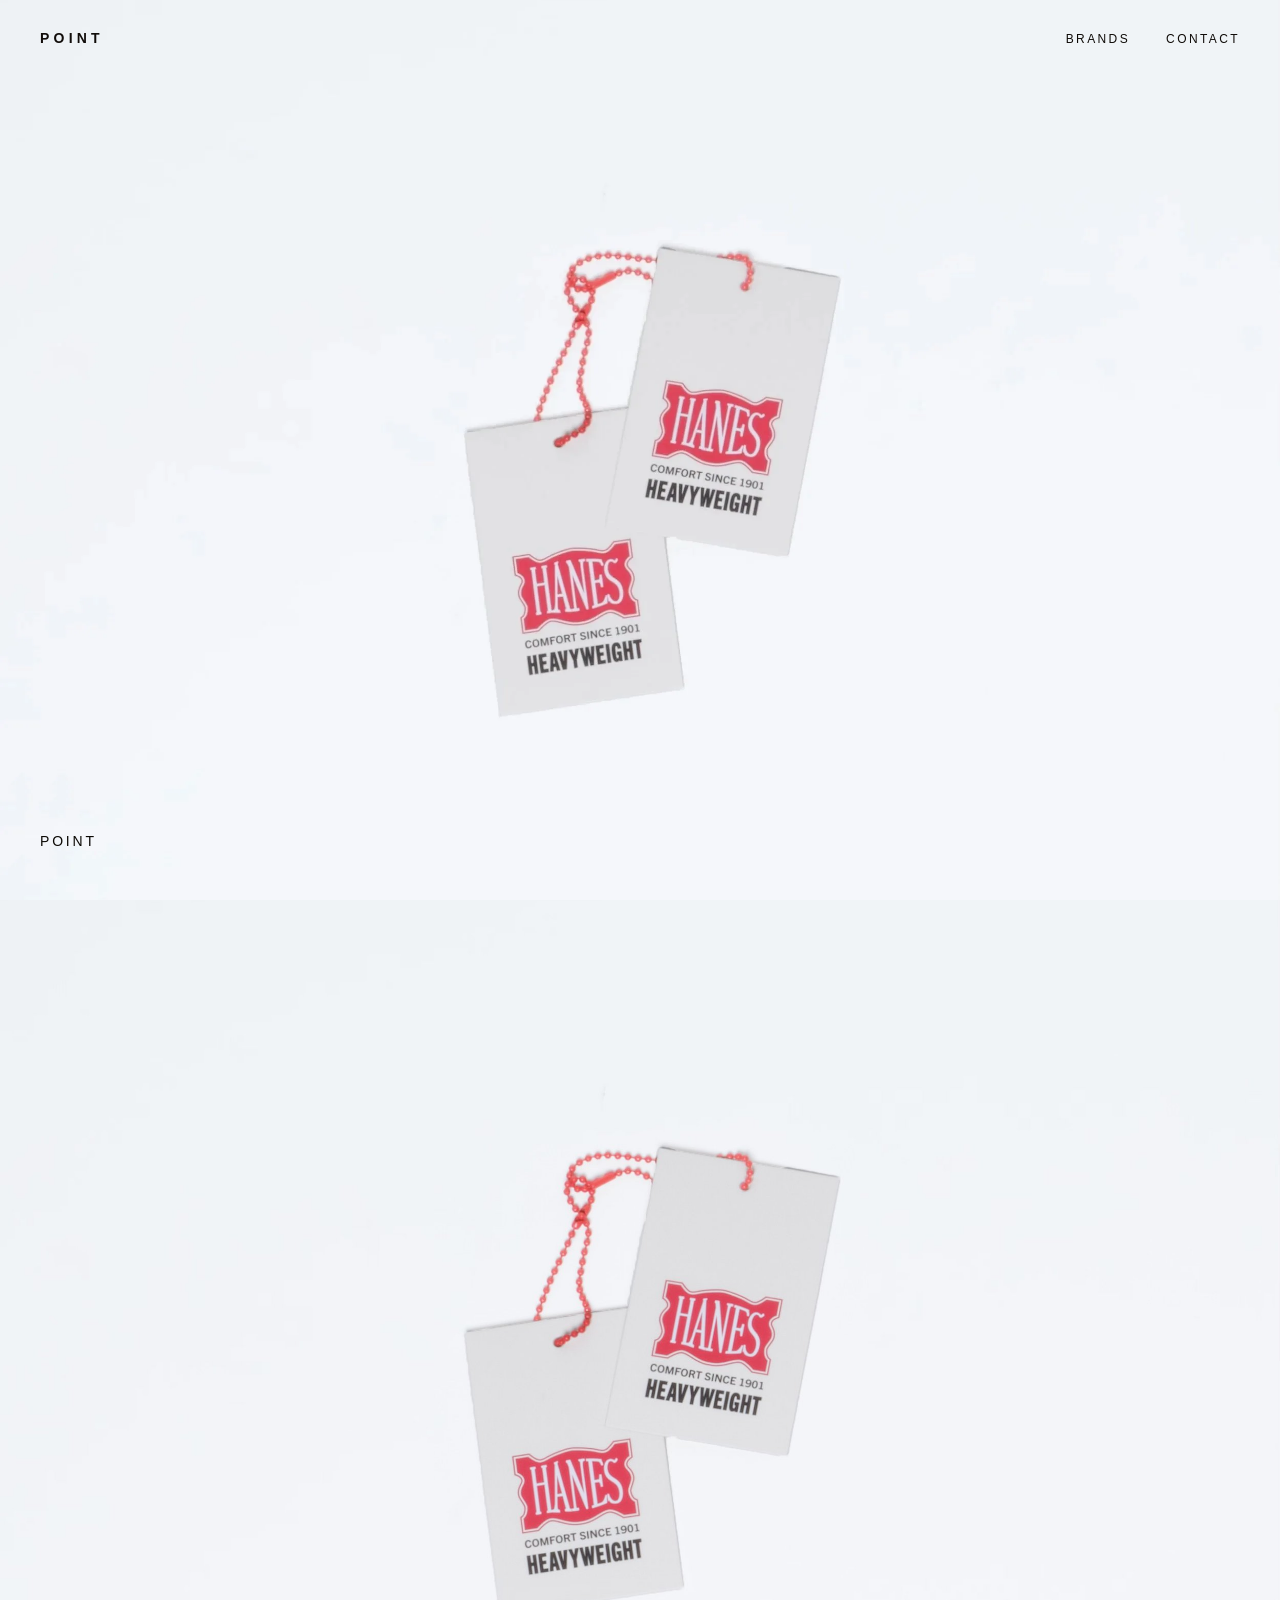
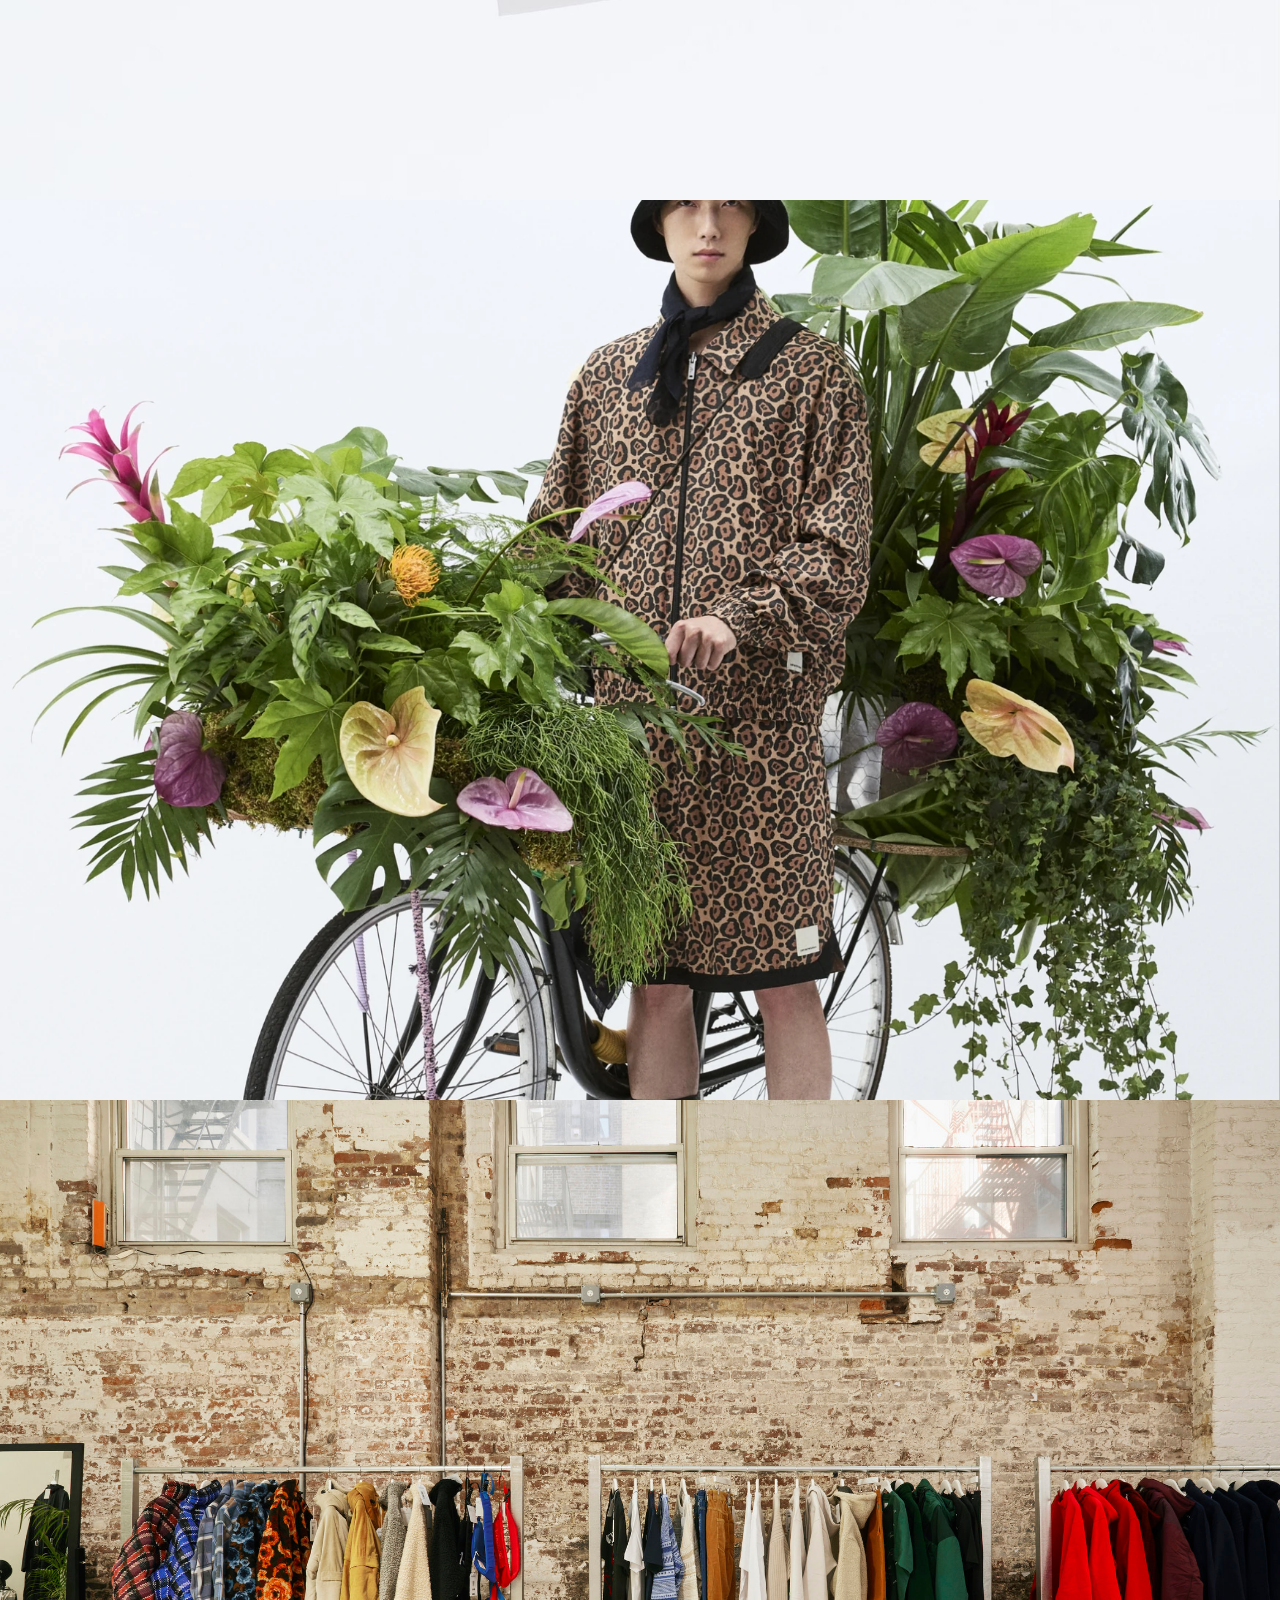
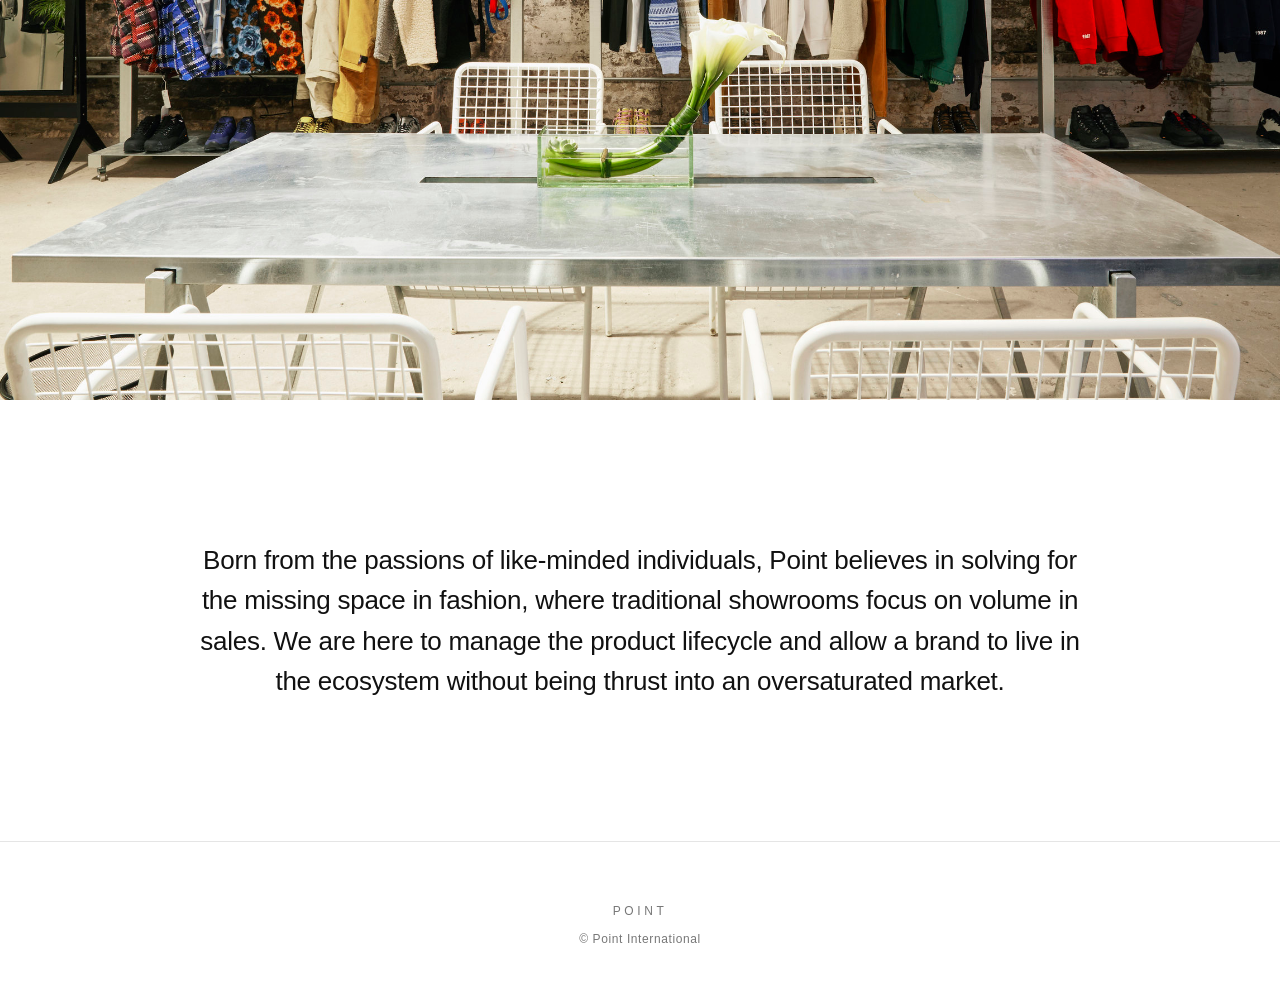
==== index.html @ 9af3cab2 "Initial commit: Glynn website clone" ====
<!doctype html>
<html lang="en">
<head>
<meta charset="utf-8">
<meta name="viewport" content="width=device-width,initial-scale=1">
<title>POINT</title>
<link rel="stylesheet" href="styles.css">
</head>
<body>

<header class="site">
  <a href="index.html" class="logo">Point</a>
  <nav class="main">
    <a href="brands.html">Brands</a>
    <a href="#contact">Contact</a>
  </nav>
</header>

<section class="stack-section">
  <img src="images/hero-1.jpg" alt="">
  <div class="caption">Point</div>
</section>

<section class="stack-section">
  <img src="images/hero-2.jpg" alt="">
</section>

<section class="stack-section">
  <img src="images/emporio-armani.png" alt="">
</section>

<section class="stack-section">
  <img src="images/contact.jpg" alt="">
</section>

<section class="statement" id="contact">
  <p>Born from the passions of like-minded individuals, Point believes in solving for the missing space in fashion, where traditional showrooms focus on volume in sales. We are here to manage the product lifecycle and allow a brand to live in the ecosystem without being thrust into an oversaturated market.</p>
</section>

<footer>
  <div class="brand">Point</div>
  <p>© Point International</p>
</footer>

</body>
</html>
---- styles.css ----
*{box-sizing:border-box;margin:0;padding:0}
:root{--ink:#111;--muted:#777;--line:#e5e5e5;--bg:#fff}
html{scroll-behavior:smooth}
body{font-family:"Helvetica Neue",Helvetica,Arial,sans-serif;color:var(--ink);background:var(--bg);line-height:1.5;-webkit-font-smoothing:antialiased}
img{max-width:100%;display:block;height:auto}
a{color:inherit;text-decoration:none}
a:hover{opacity:.6}

/* Header */
header.site{position:fixed;top:0;left:0;right:0;z-index:100;padding:28px 40px;display:flex;justify-content:space-between;align-items:center;mix-blend-mode:difference;color:white}
.logo{font-size:14px;letter-spacing:.3em;font-weight:600;text-transform:uppercase}
nav.main{display:flex;gap:36px}
nav.main a{font-size:12px;letter-spacing:.2em;text-transform:uppercase;font-weight:500}

/* Full-screen hero stacks */
.stack-section{height:100vh;width:100%;position:relative;overflow:hidden}
.stack-section img{width:100%;height:100%;object-fit:cover}
.stack-section .caption{position:absolute;bottom:48px;left:40px;color:white;font-size:14px;letter-spacing:.2em;text-transform:uppercase;mix-blend-mode:difference}

/* Statement block */
.statement{padding:140px 40px;max-width:980px;margin:0 auto;text-align:center}
.statement p{font-size:clamp(18px,2.2vw,26px);line-height:1.55;color:var(--ink);font-weight:300;letter-spacing:-.01em}

/* Brands page */
.brands-hero{height:70vh;position:relative;overflow:hidden}
.brands-hero img{width:100%;height:100%;object-fit:cover}
.brands-hero h1{position:absolute;bottom:48px;left:40px;color:white;font-size:clamp(48px,8vw,120px);font-weight:700;letter-spacing:-.03em;mix-blend-mode:difference;line-height:1}

.brands-intro{padding:120px 40px 80px;max-width:900px;margin:0 auto;text-align:center}
.brands-intro p{font-size:clamp(16px,1.8vw,22px);line-height:1.6;color:var(--ink);font-weight:300}

.brand-grid{display:grid;grid-template-columns:repeat(auto-fit,minmax(300px,1fr));gap:0;padding:0 0 80px}
.brand-tile{position:relative;aspect-ratio:1/1;overflow:hidden;background:#f5f5f5}
.brand-tile img{width:100%;height:100%;object-fit:cover;transition:transform .5s ease}
.brand-tile:hover img{transform:scale(1.04)}
.brand-tile .label{position:absolute;bottom:24px;left:24px;color:white;font-size:14px;letter-spacing:.2em;text-transform:uppercase;mix-blend-mode:difference;font-weight:500}

/* Footer */
footer{padding:60px 40px 40px;border-top:1px solid var(--line);text-align:center}
footer .brand{font-size:12px;letter-spacing:.3em;text-transform:uppercase;color:var(--muted);margin-bottom:10px}
footer p{font-size:12px;color:var(--muted);letter-spacing:.05em}
footer a{color:var(--ink)}

@media (max-width:720px){
  header.site{padding:20px 20px}
  nav.main{gap:20px}
  nav.main a{font-size:11px;letter-spacing:.15em}
  .stack-section .caption,.brands-hero h1{left:20px;bottom:28px}
  .statement{padding:80px 24px}
  .brands-intro{padding:80px 24px 60px}
}
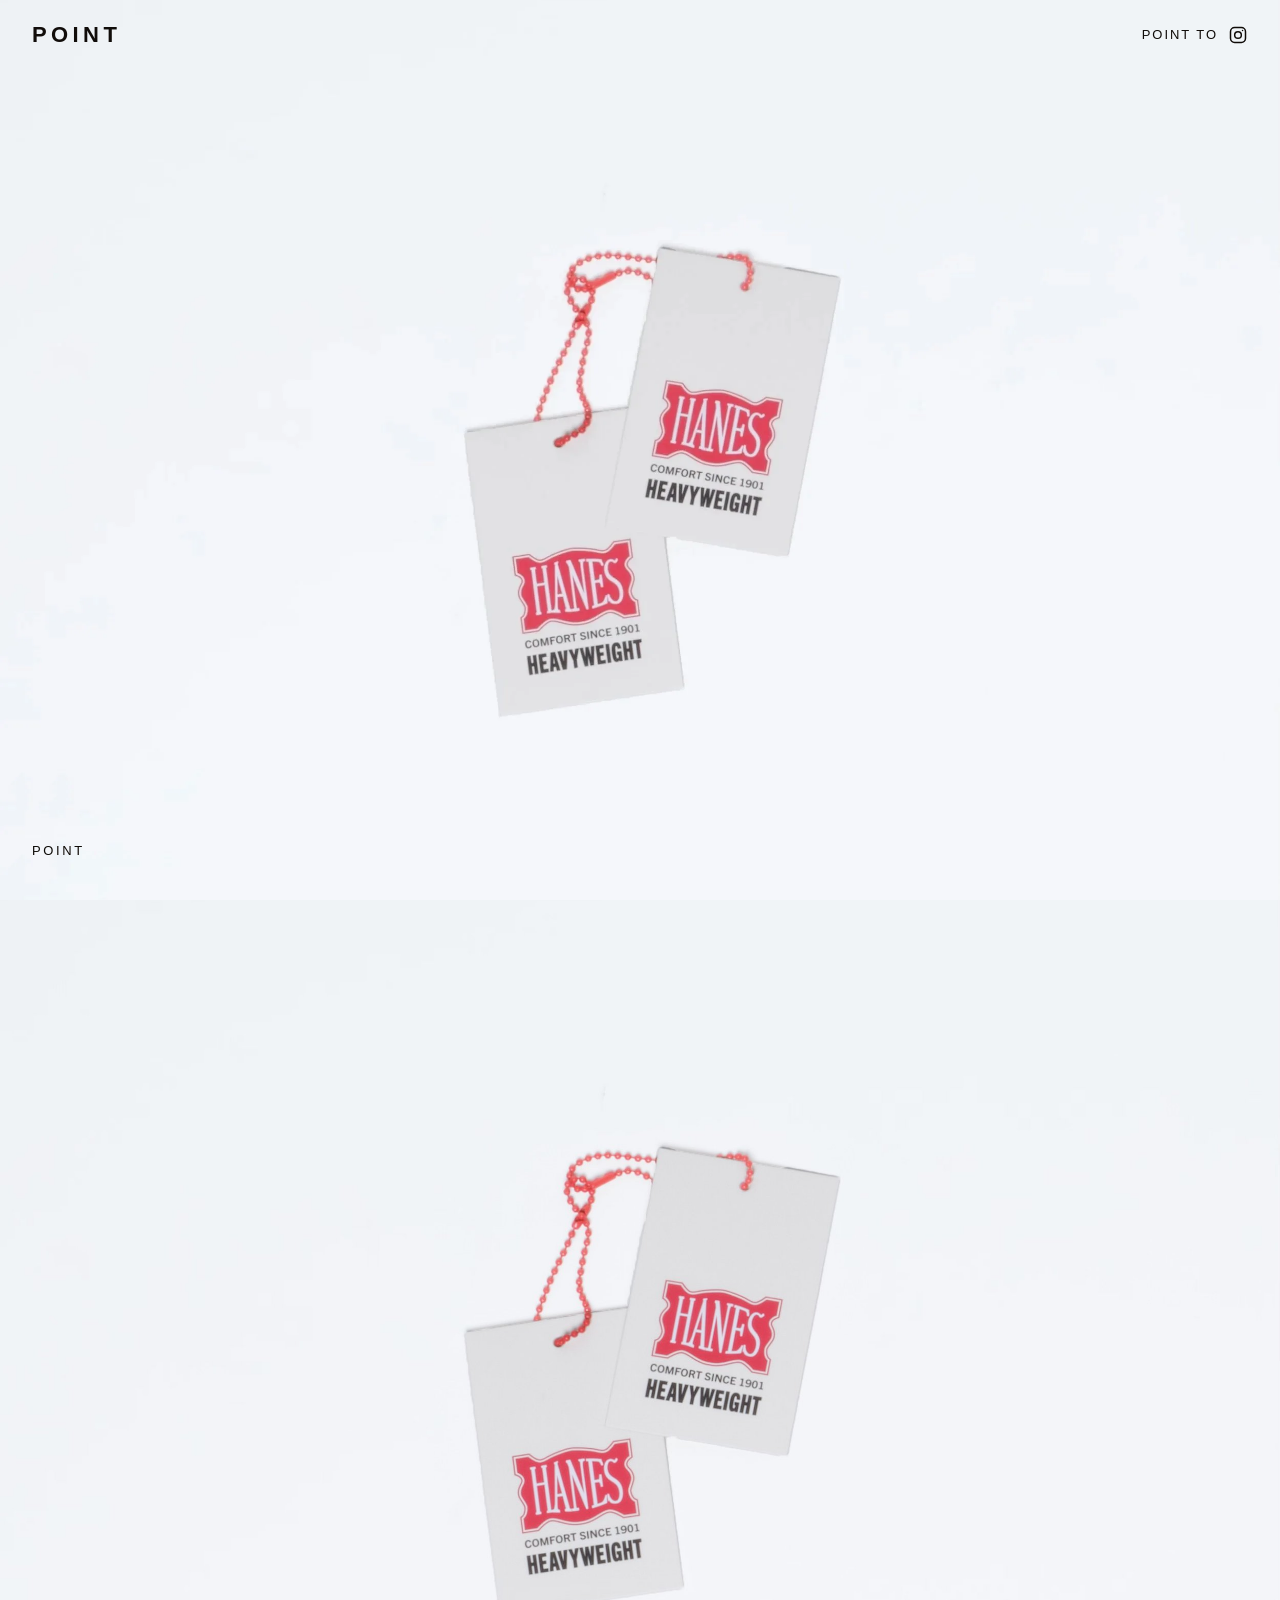
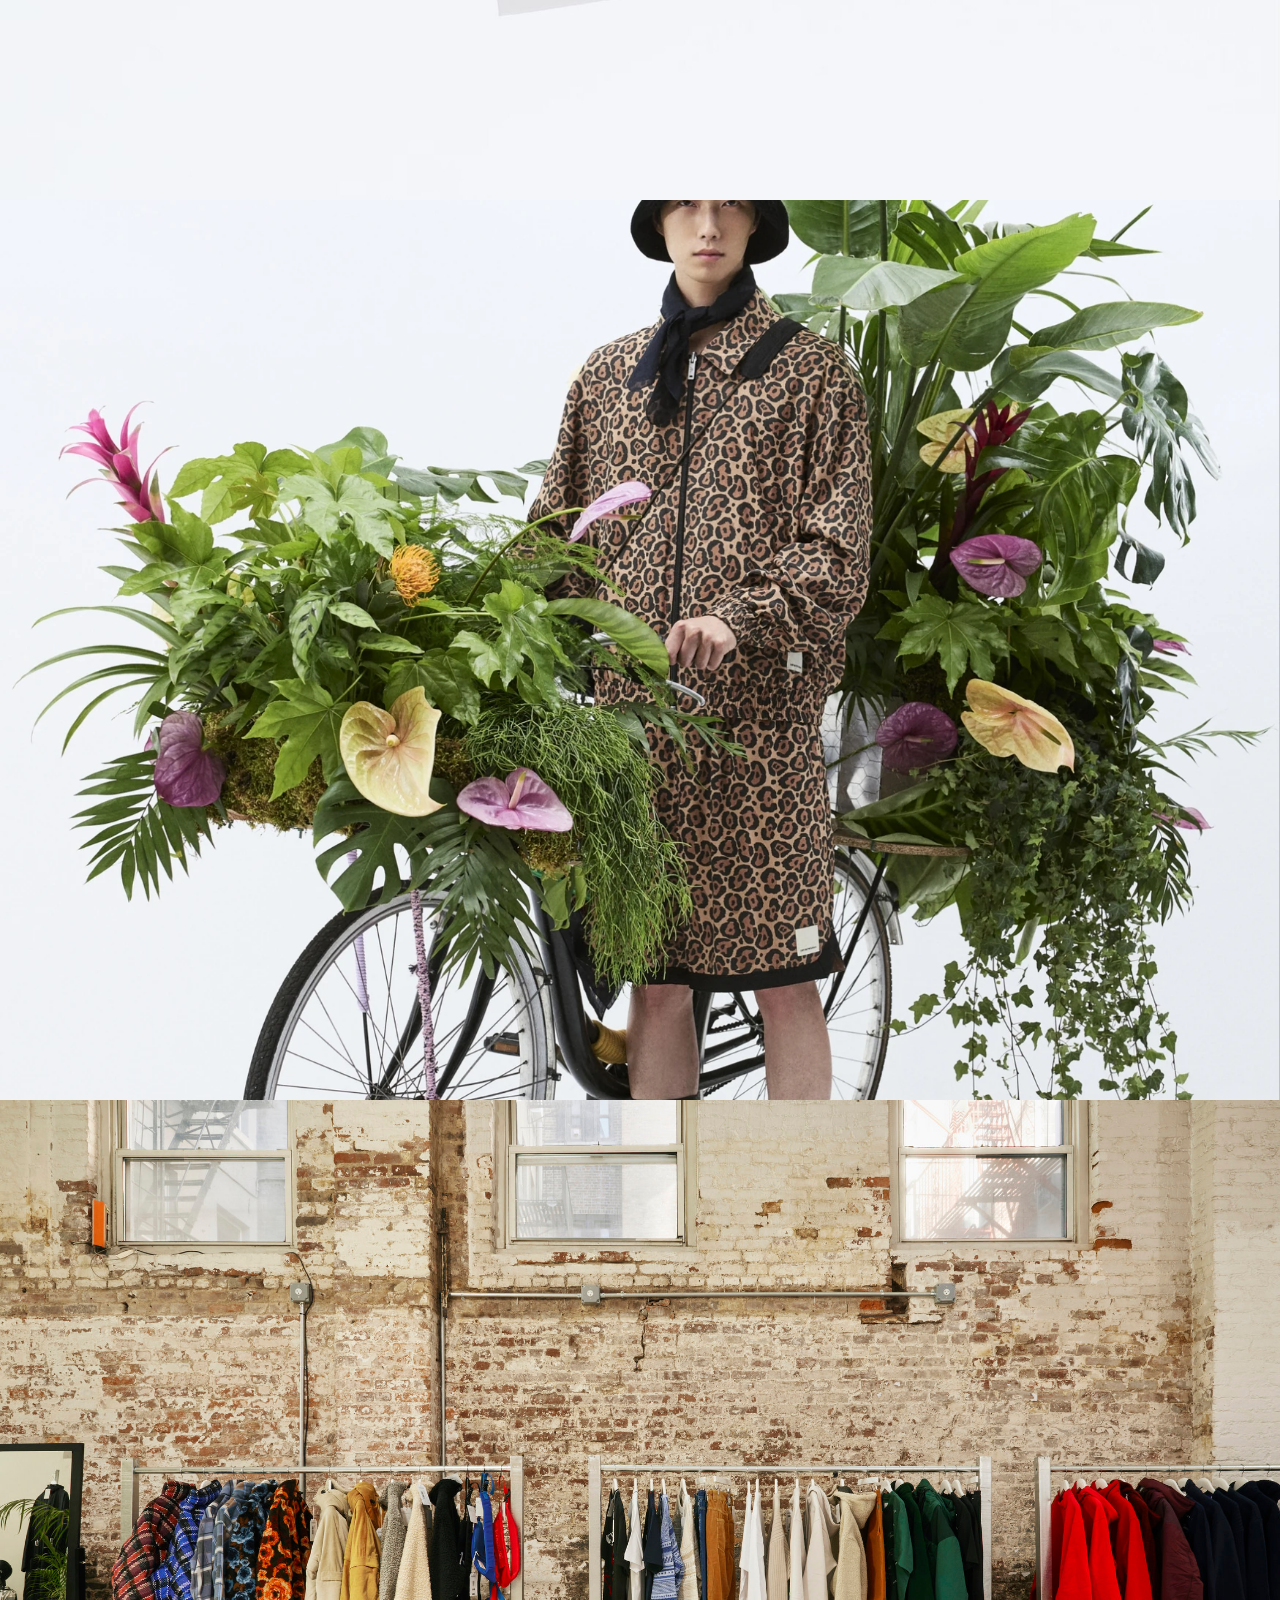
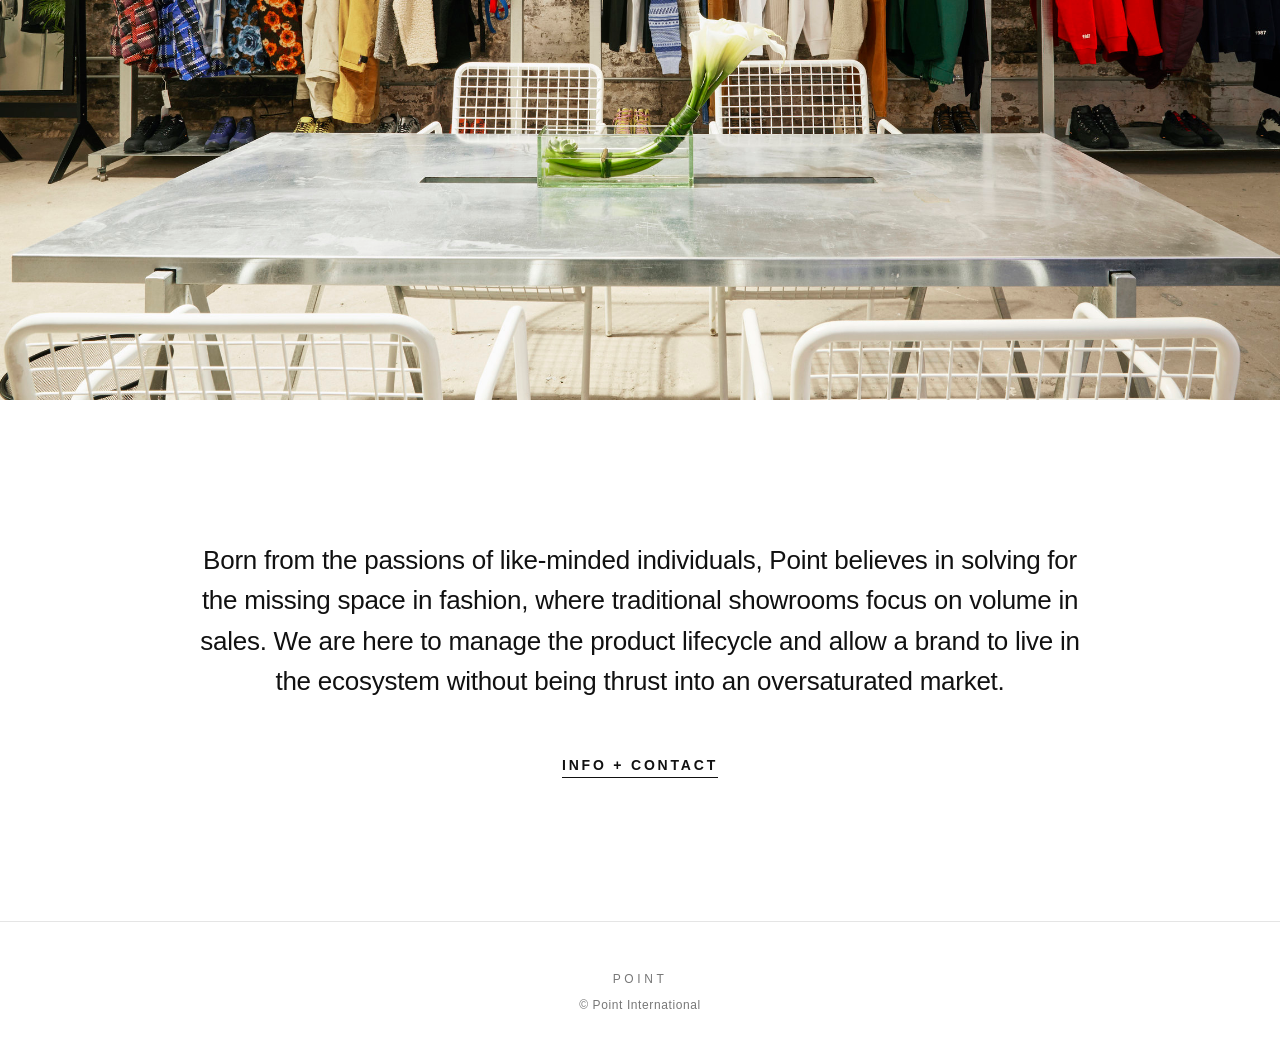
==== commit f8b6a00f: "Add /info-contact page with About + General Inquiries form - Add info-contact.html replicating the p" ====
--- a/index.html
+++ b/index.html
@@ -9,11 +9,11 @@
 <body>
 
 <header class="site">
-  <a href="index.html" class="logo">Point</a>
-  <nav class="main">
-    <a href="brands.html">Brands</a>
-    <a href="#contact">Contact</a>
-  </nav>
+  <a href="index.html" class="logo">POINT</a>
+  <a href="https://www.instagram.com/pointintl/" class="point-to" target="_blank" rel="noopener">
+    <span>POINT to</span>
+    <svg viewBox="0 0 24 24" aria-hidden="true"><rect x="3" y="3" width="18" height="18" rx="5"/><circle cx="12" cy="12" r="4"/><circle cx="17.5" cy="6.5" r=".9" fill="currentColor" stroke="none"/></svg>
+  </a>
 </header>
 
 <section class="stack-section">
@@ -35,6 +35,7 @@
 
 <section class="statement" id="contact">
   <p>Born from the passions of like-minded individuals, Point believes in solving for the missing space in fashion, where traditional showrooms focus on volume in sales. We are here to manage the product lifecycle and allow a brand to live in the ecosystem without being thrust into an oversaturated market.</p>
+  <p style="margin-top:40px"><a href="info-contact.html" style="font-size:14px;letter-spacing:.2em;text-transform:uppercase;font-weight:600;border-bottom:1px solid var(--ink);padding-bottom:4px">Info + Contact</a></p>
 </section>
 
 <footer>
--- a/styles.css
+++ b/styles.css
@@ -4,48 +4,82 @@
 body{font-family:"Helvetica Neue",Helvetica,Arial,sans-serif;color:var(--ink);background:var(--bg);line-height:1.5;-webkit-font-smoothing:antialiased}
 img{max-width:100%;display:block;height:auto}
 a{color:inherit;text-decoration:none}
-a:hover{opacity:.6}
+a:hover{opacity:.65}
 
-/* Header */
-header.site{position:fixed;top:0;left:0;right:0;z-index:100;padding:28px 40px;display:flex;justify-content:space-between;align-items:center;mix-blend-mode:difference;color:white}
-.logo{font-size:14px;letter-spacing:.3em;font-weight:600;text-transform:uppercase}
-nav.main{display:flex;gap:36px}
-nav.main a{font-size:12px;letter-spacing:.2em;text-transform:uppercase;font-weight:500}
+/* Header — logo left, "POINT to IG" right, mix-blend over imagery */
+header.site{position:fixed;top:0;left:0;right:0;z-index:100;padding:24px 32px;display:flex;justify-content:space-between;align-items:center;mix-blend-mode:difference;color:white;pointer-events:none}
+header.site>*{pointer-events:auto}
+.logo{font-size:22px;letter-spacing:.2em;font-weight:800;text-transform:uppercase;line-height:1}
+.point-to{display:flex;align-items:center;gap:10px;font-size:13px;letter-spacing:.15em;text-transform:uppercase;font-weight:500}
+.point-to svg{width:20px;height:20px;fill:none;stroke:currentColor;stroke-width:1.8}
 
-/* Full-screen hero stacks */
+/* Full-screen image stack (home) */
 .stack-section{height:100vh;width:100%;position:relative;overflow:hidden}
 .stack-section img{width:100%;height:100%;object-fit:cover}
-.stack-section .caption{position:absolute;bottom:48px;left:40px;color:white;font-size:14px;letter-spacing:.2em;text-transform:uppercase;mix-blend-mode:difference}
+.stack-section .caption{position:absolute;bottom:40px;left:32px;color:white;font-size:13px;letter-spacing:.2em;text-transform:uppercase;mix-blend-mode:difference}
 
 /* Statement block */
-.statement{padding:140px 40px;max-width:980px;margin:0 auto;text-align:center}
+.statement{padding:140px 32px;max-width:980px;margin:0 auto;text-align:center}
 .statement p{font-size:clamp(18px,2.2vw,26px);line-height:1.55;color:var(--ink);font-weight:300;letter-spacing:-.01em}
 
-/* Brands page */
+/* Big nav list hero (info-contact page) */
+.nav-hero{position:relative;min-height:100vh;overflow:hidden;display:flex;align-items:center}
+.nav-hero>img.bg{position:absolute;inset:0;width:100%;height:100%;object-fit:cover;z-index:0}
+.nav-hero .nav-list{position:relative;z-index:1;padding:0 32px;color:white;mix-blend-mode:difference}
+.nav-hero .nav-list a{display:block;font-size:clamp(44px,8vw,112px);font-weight:800;line-height:1.08;letter-spacing:-.03em;text-decoration:none;color:white;margin:4px 0}
+.nav-hero .nav-list a:hover{opacity:.85}
+
+/* Brands page hero */
 .brands-hero{height:70vh;position:relative;overflow:hidden}
 .brands-hero img{width:100%;height:100%;object-fit:cover}
-.brands-hero h1{position:absolute;bottom:48px;left:40px;color:white;font-size:clamp(48px,8vw,120px);font-weight:700;letter-spacing:-.03em;mix-blend-mode:difference;line-height:1}
+.brands-hero h1{position:absolute;bottom:48px;left:32px;color:white;font-size:clamp(48px,8vw,120px);font-weight:800;letter-spacing:-.03em;mix-blend-mode:difference;line-height:1}
 
-.brands-intro{padding:120px 40px 80px;max-width:900px;margin:0 auto;text-align:center}
+.brands-intro{padding:120px 32px 80px;max-width:900px;margin:0 auto;text-align:center}
 .brands-intro p{font-size:clamp(16px,1.8vw,22px);line-height:1.6;color:var(--ink);font-weight:300}
 
 .brand-grid{display:grid;grid-template-columns:repeat(auto-fit,minmax(300px,1fr));gap:0;padding:0 0 80px}
 .brand-tile{position:relative;aspect-ratio:1/1;overflow:hidden;background:#f5f5f5}
 .brand-tile img{width:100%;height:100%;object-fit:cover;transition:transform .5s ease}
 .brand-tile:hover img{transform:scale(1.04)}
-.brand-tile .label{position:absolute;bottom:24px;left:24px;color:white;font-size:14px;letter-spacing:.2em;text-transform:uppercase;mix-blend-mode:difference;font-weight:500}
+.brand-tile .label{position:absolute;bottom:20px;left:20px;color:white;font-size:13px;letter-spacing:.2em;text-transform:uppercase;mix-blend-mode:difference;font-weight:600}
+
+/* Info + Contact page content */
+.info-section{max-width:980px;margin:0 auto;padding:100px 32px 60px}
+.info-section .title{font-size:clamp(44px,6vw,80px);font-weight:800;letter-spacing:-.03em;margin-bottom:12px}
+.info-section .subtitle{color:var(--muted);font-size:16px;letter-spacing:.02em;margin-bottom:40px}
+.info-section hr{border:0;border-top:1px solid var(--line);margin:40px 0}
+.info-section h3{font-size:14px;letter-spacing:.15em;text-transform:uppercase;color:var(--muted);margin-bottom:14px;font-weight:600}
+.info-section h3::before{content:"— "}
+.info-section p{font-size:17px;line-height:1.65;color:var(--ink);font-weight:300;margin-bottom:16px}
+.info-section .ig-link{display:inline-block;font-size:clamp(28px,4vw,44px);font-weight:800;letter-spacing:-.02em;margin-top:8px}
+
+/* Contact form */
+.contact-section{max-width:980px;margin:0 auto;padding:60px 32px 120px;border-top:1px solid var(--line)}
+.contact-section .title{font-size:clamp(44px,6vw,80px);font-weight:800;letter-spacing:-.03em;margin-bottom:40px}
+form.inquiry{display:grid;grid-template-columns:1fr 1fr;gap:20px}
+form.inquiry label{display:block}
+form.inquiry label.full{grid-column:1 / -1}
+form.inquiry span{display:block;font-size:12px;letter-spacing:.1em;text-transform:uppercase;color:var(--muted);margin-bottom:6px;font-weight:600}
+form.inquiry input,form.inquiry textarea{width:100%;padding:12px 14px;border:1px solid var(--line);background:white;color:var(--ink);font-family:inherit;font-size:15px;border-radius:0}
+form.inquiry input:focus,form.inquiry textarea:focus{outline:2px solid var(--ink);outline-offset:0;border-color:var(--ink)}
+form.inquiry textarea{min-height:140px;resize:vertical}
+form.inquiry button{grid-column:1 / -1;background:var(--ink);color:white;border:0;padding:16px 32px;letter-spacing:.2em;font-size:12px;text-transform:uppercase;font-weight:700;cursor:pointer;justify-self:start}
+form.inquiry button:hover{opacity:.8}
 
 /* Footer */
-footer{padding:60px 40px 40px;border-top:1px solid var(--line);text-align:center}
-footer .brand{font-size:12px;letter-spacing:.3em;text-transform:uppercase;color:var(--muted);margin-bottom:10px}
+footer{padding:48px 32px 32px;border-top:1px solid var(--line);text-align:center}
+footer .brand{font-size:12px;letter-spacing:.3em;text-transform:uppercase;color:var(--muted);margin-bottom:8px}
 footer p{font-size:12px;color:var(--muted);letter-spacing:.05em}
 footer a{color:var(--ink)}
 
 @media (max-width:720px){
-  header.site{padding:20px 20px}
-  nav.main{gap:20px}
-  nav.main a{font-size:11px;letter-spacing:.15em}
-  .stack-section .caption,.brands-hero h1{left:20px;bottom:28px}
-  .statement{padding:80px 24px}
-  .brands-intro{padding:80px 24px 60px}
+  header.site{padding:18px 20px}
+  .stack-section .caption{left:20px;bottom:24px}
+  .brands-hero h1{left:20px;bottom:28px}
+  .statement{padding:72px 20px}
+  .brands-intro{padding:72px 20px 48px}
+  .info-section{padding:80px 20px 40px}
+  .contact-section{padding:40px 20px 80px}
+  form.inquiry{grid-template-columns:1fr}
+  .point-to span{display:none}
 }
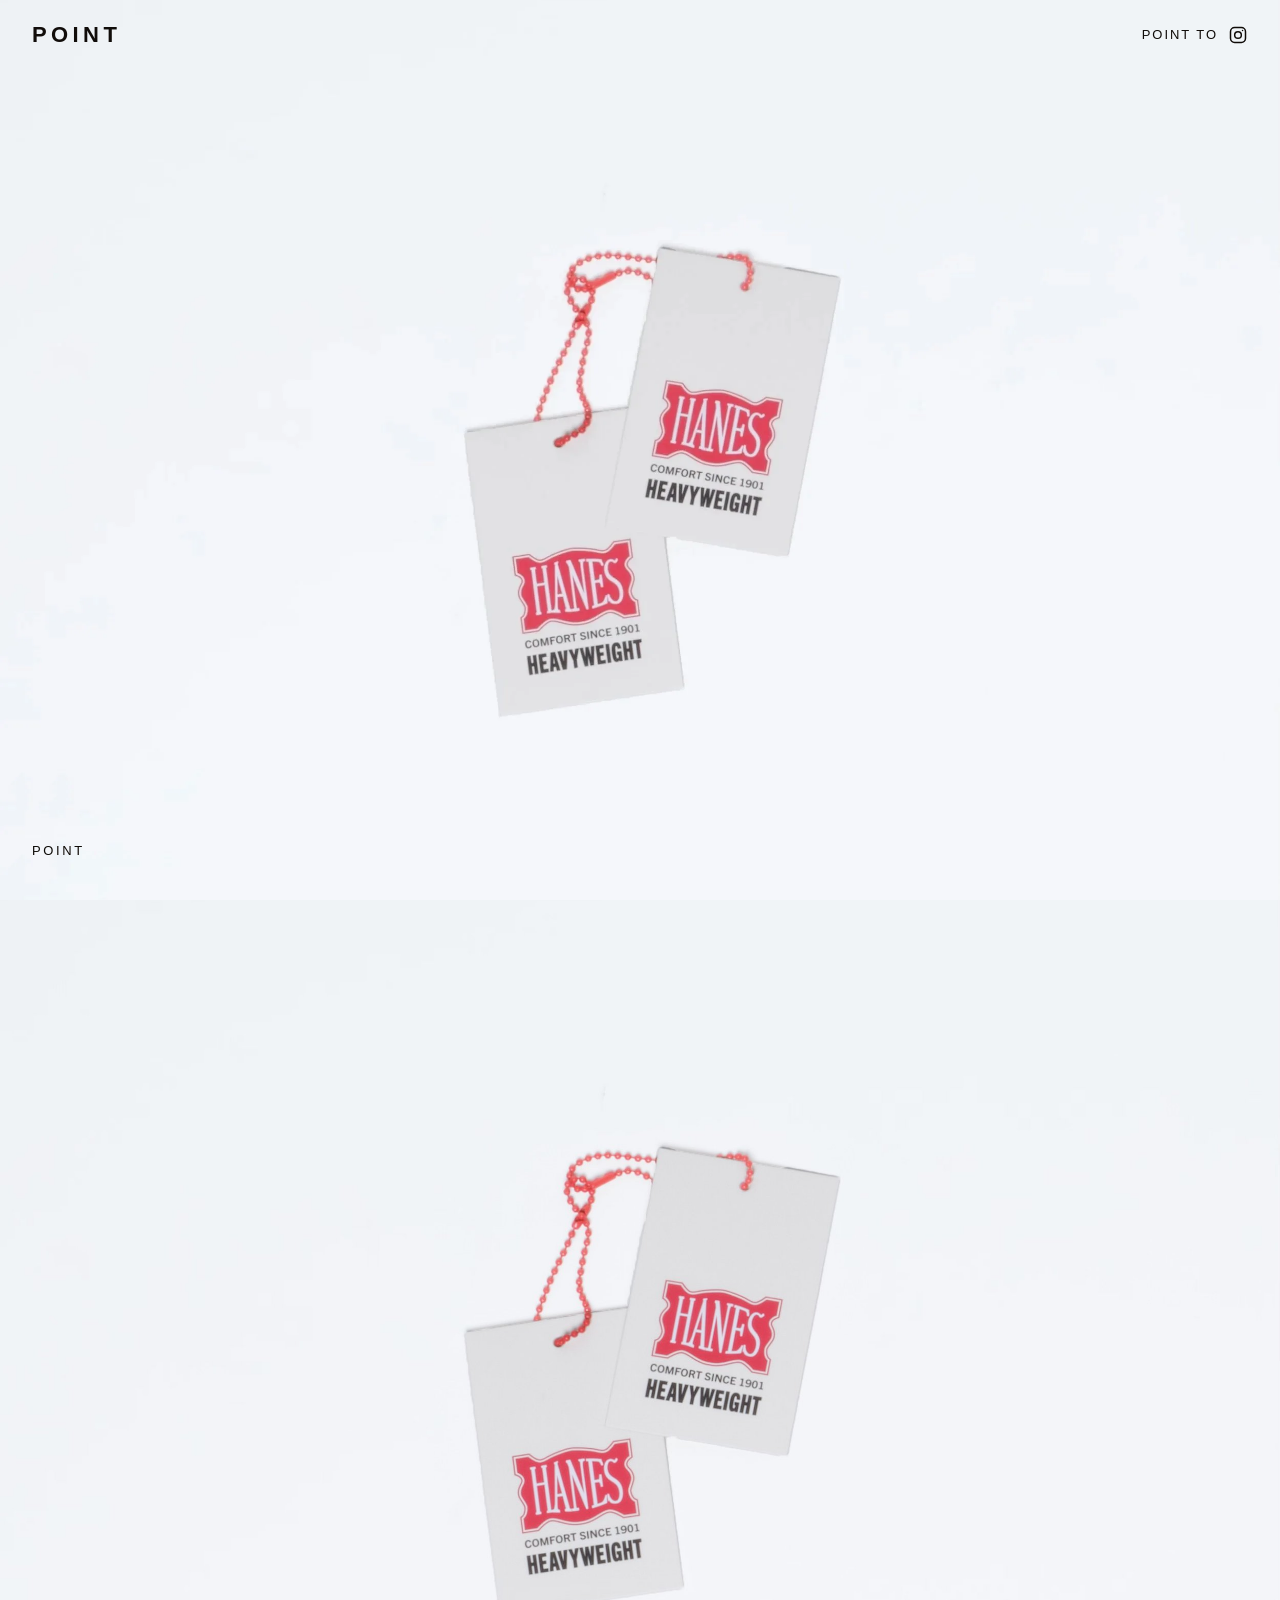
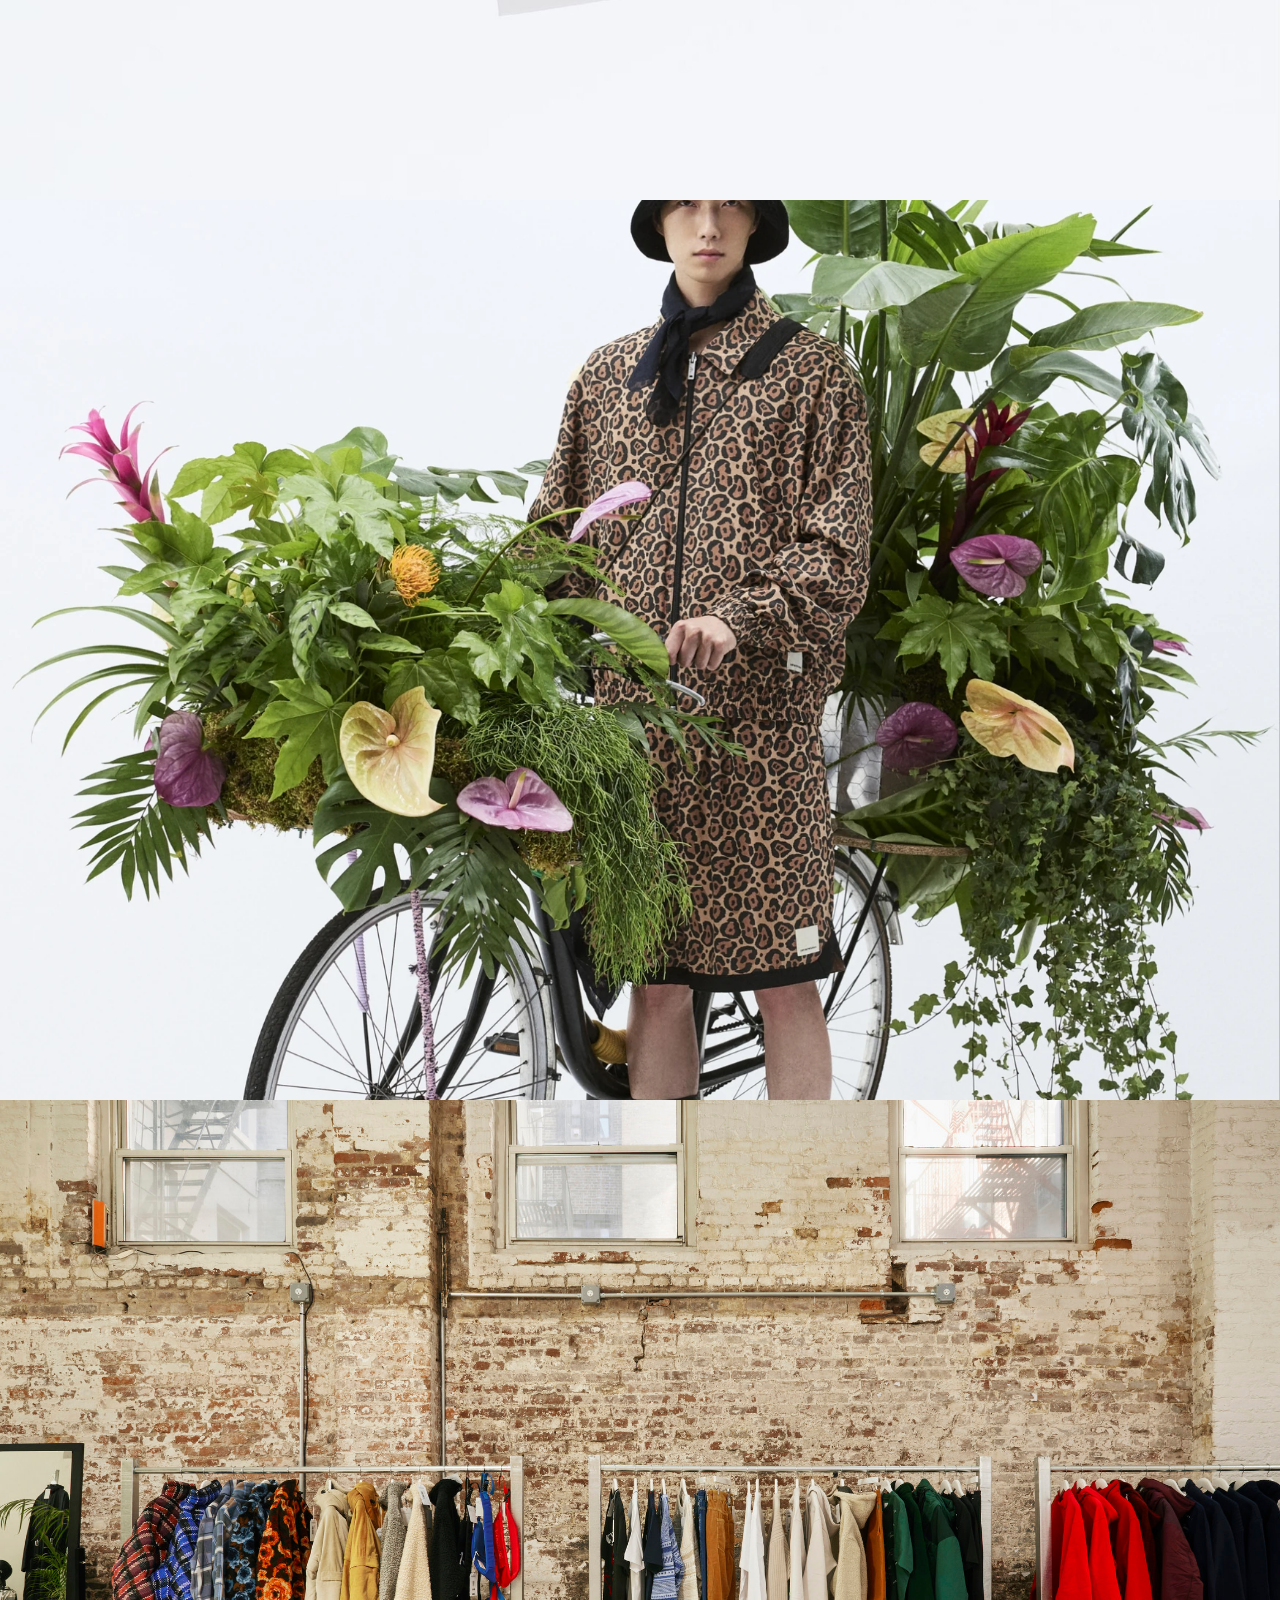
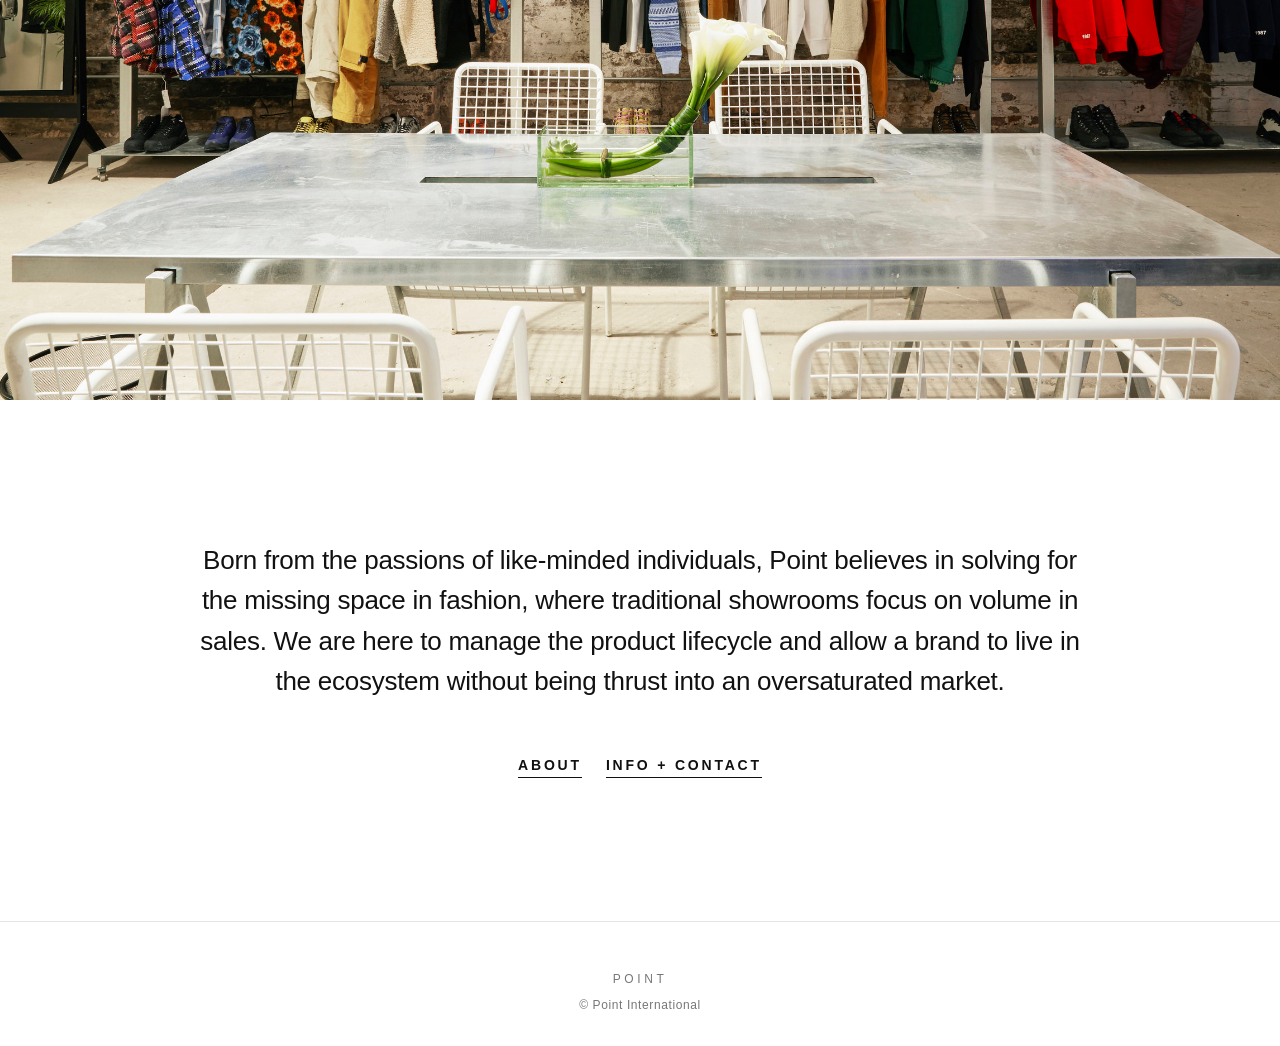
==== commit d7e625fc: "Add About page with Capabilities and Clients sections - New about.html at /about (mirrors live site'" ====
--- a/index.html
+++ b/index.html
@@ -35,7 +35,7 @@
 
 <section class="statement" id="contact">
   <p>Born from the passions of like-minded individuals, Point believes in solving for the missing space in fashion, where traditional showrooms focus on volume in sales. We are here to manage the product lifecycle and allow a brand to live in the ecosystem without being thrust into an oversaturated market.</p>
-  <p style="margin-top:40px"><a href="info-contact.html" style="font-size:14px;letter-spacing:.2em;text-transform:uppercase;font-weight:600;border-bottom:1px solid var(--ink);padding-bottom:4px">Info + Contact</a></p>
+  <p style="margin-top:40px"><a href="about.html" style="font-size:14px;letter-spacing:.2em;text-transform:uppercase;font-weight:600;border-bottom:1px solid var(--ink);padding-bottom:4px;margin-right:24px">About</a><a href="info-contact.html" style="font-size:14px;letter-spacing:.2em;text-transform:uppercase;font-weight:600;border-bottom:1px solid var(--ink);padding-bottom:4px">Info + Contact</a></p>
 </section>
 
 <footer>
--- a/styles.css
+++ b/styles.css
@@ -66,6 +66,25 @@
 form.inquiry button{grid-column:1 / -1;background:var(--ink);color:white;border:0;padding:16px 32px;letter-spacing:.2em;font-size:12px;text-transform:uppercase;font-weight:700;cursor:pointer;justify-self:start}
 form.inquiry button:hover{opacity:.8}
 
+/* About page layout — label column + content column */
+.about-page{max-width:1200px;margin:0 auto;padding:140px 32px 60px}
+.about-page h1.page-title{font-size:clamp(44px,6vw,80px);font-weight:800;letter-spacing:-.03em;margin-bottom:60px}
+.about-row{display:grid;grid-template-columns:200px 1fr;gap:40px;padding:40px 0;border-top:1px solid var(--line)}
+.about-row:first-of-type{border-top:0;padding-top:0}
+.about-row .label{font-size:14px;letter-spacing:.2em;text-transform:uppercase;font-weight:700;color:var(--ink)}
+.about-row .body p{font-size:17px;line-height:1.65;color:var(--ink);font-weight:300;margin-bottom:16px}
+.about-row .body p:last-child{margin-bottom:0}
+.capabilities-grid{display:grid;grid-template-columns:1fr 1fr;gap:24px 40px}
+.capabilities-grid span{font-size:14px;letter-spacing:.2em;text-transform:uppercase;color:var(--muted);font-weight:600}
+.clients-grid{display:grid;grid-template-columns:repeat(auto-fill,minmax(140px,1fr));gap:36px 32px;align-items:center;justify-items:center}
+.clients-grid img{max-width:120px;max-height:60px;width:auto;height:auto;object-fit:contain;filter:none}
+@media (max-width:720px){
+  .about-page{padding:100px 20px 40px}
+  .about-row{grid-template-columns:1fr;gap:12px;padding:28px 0}
+  .capabilities-grid{grid-template-columns:1fr;gap:14px}
+  .clients-grid{grid-template-columns:repeat(2,1fr);gap:28px 20px}
+}
+
 /* Footer */
 footer{padding:48px 32px 32px;border-top:1px solid var(--line);text-align:center}
 footer .brand{font-size:12px;letter-spacing:.3em;text-transform:uppercase;color:var(--muted);margin-bottom:8px}
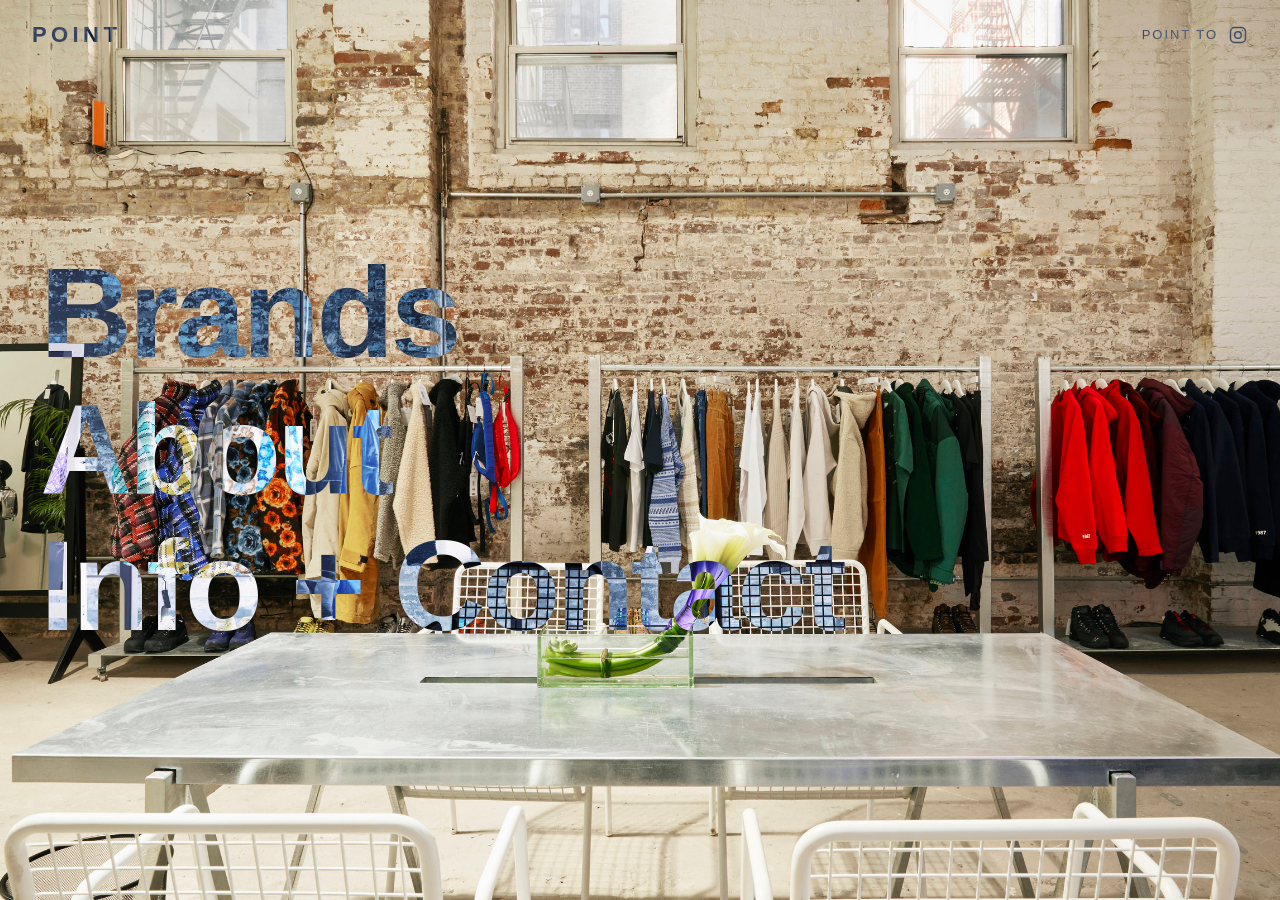
==== commit 917dea4b: "Restructure home + Brands to match live site layout - Home: full-screen hero photo with giant 'Brand" ====
--- a/index.html
+++ b/index.html
@@ -16,32 +16,15 @@
   </a>
 </header>
 
-<section class="stack-section">
-  <img src="images/hero-1.jpg" alt="">
-  <div class="caption">Point</div>
+<!-- Full-screen hero: clothing-rack photo + giant overlay nav (matches live site) -->
+<section class="home-hero">
+  <img class="bg" src="images/contact.jpg" alt="">
+  <nav class="home-nav">
+    <a href="brands.html">Brands</a>
+    <a href="about.html">About</a>
+    <a href="info-contact.html">Info + Contact</a>
+  </nav>
 </section>
-
-<section class="stack-section">
-  <img src="images/hero-2.jpg" alt="">
-</section>
-
-<section class="stack-section">
-  <img src="images/emporio-armani.png" alt="">
-</section>
-
-<section class="stack-section">
-  <img src="images/contact.jpg" alt="">
-</section>
-
-<section class="statement" id="contact">
-  <p>Born from the passions of like-minded individuals, Point believes in solving for the missing space in fashion, where traditional showrooms focus on volume in sales. We are here to manage the product lifecycle and allow a brand to live in the ecosystem without being thrust into an oversaturated market.</p>
-  <p style="margin-top:40px"><a href="about.html" style="font-size:14px;letter-spacing:.2em;text-transform:uppercase;font-weight:600;border-bottom:1px solid var(--ink);padding-bottom:4px;margin-right:24px">About</a><a href="info-contact.html" style="font-size:14px;letter-spacing:.2em;text-transform:uppercase;font-weight:600;border-bottom:1px solid var(--ink);padding-bottom:4px">Info + Contact</a></p>
-</section>
-
-<footer>
-  <div class="brand">Point</div>
-  <p>© Point International</p>
-</footer>
 
 </body>
 </html>
--- a/styles.css
+++ b/styles.css
@@ -85,6 +85,35 @@
   .clients-grid{grid-template-columns:repeat(2,1fr);gap:28px 20px}
 }
 
+/* Home hero — full-screen image + giant overlay nav list */
+.home-hero{position:relative;height:100vh;width:100%;overflow:hidden;display:flex;align-items:center}
+.home-hero img.bg{position:absolute;inset:0;width:100%;height:100%;object-fit:cover;z-index:0}
+.home-nav{position:relative;z-index:1;padding:0 40px;color:#fff;mix-blend-mode:difference}
+.home-nav a{display:block;font-size:clamp(56px,10vw,140px);font-weight:800;line-height:1.05;letter-spacing:-.03em;color:#fff;margin:2px 0}
+.home-nav a:hover{opacity:.85}
+
+/* Brands page — intro row + photo mosaic */
+.brands-page{padding-top:0}
+.brands-intro-row{display:grid;grid-template-columns:1fr 1fr;min-height:70vh;background:#d7d3cf}
+.brands-intro-row .intro-text{padding:120px 48px 48px;display:flex;flex-direction:column;justify-content:center;color:#fff;mix-blend-mode:difference}
+.brands-intro-row .intro-text h1{font-size:clamp(56px,8vw,120px);font-weight:800;letter-spacing:-.03em;line-height:1;margin-bottom:28px}
+.brands-intro-row .intro-text p{font-size:clamp(16px,1.6vw,20px);line-height:1.5;font-weight:700;max-width:560px}
+.brands-intro-row .intro-img{position:relative;overflow:hidden;background:#eee}
+.brands-intro-row .intro-img img{width:100%;height:100%;object-fit:cover}
+
+.brands-mosaic{display:grid;grid-template-columns:repeat(2,1fr);gap:0}
+.brands-mosaic a{display:block;aspect-ratio:1/1;overflow:hidden;background:#f3f3f3;position:relative}
+.brands-mosaic a img{width:100%;height:100%;object-fit:cover;transition:transform .6s ease}
+.brands-mosaic a:hover img{transform:scale(1.03)}
+
+@media (max-width:720px){
+  .brands-intro-row{grid-template-columns:1fr;min-height:auto}
+  .brands-intro-row .intro-text{padding:100px 24px 40px}
+  .brands-intro-row .intro-img{aspect-ratio:1/1}
+  .brands-mosaic{grid-template-columns:1fr}
+  .home-nav{padding:0 24px}
+}
+
 /* Footer */
 footer{padding:48px 32px 32px;border-top:1px solid var(--line);text-align:center}
 footer .brand{font-size:12px;letter-spacing:.3em;text-transform:uppercase;color:var(--muted);margin-bottom:8px}
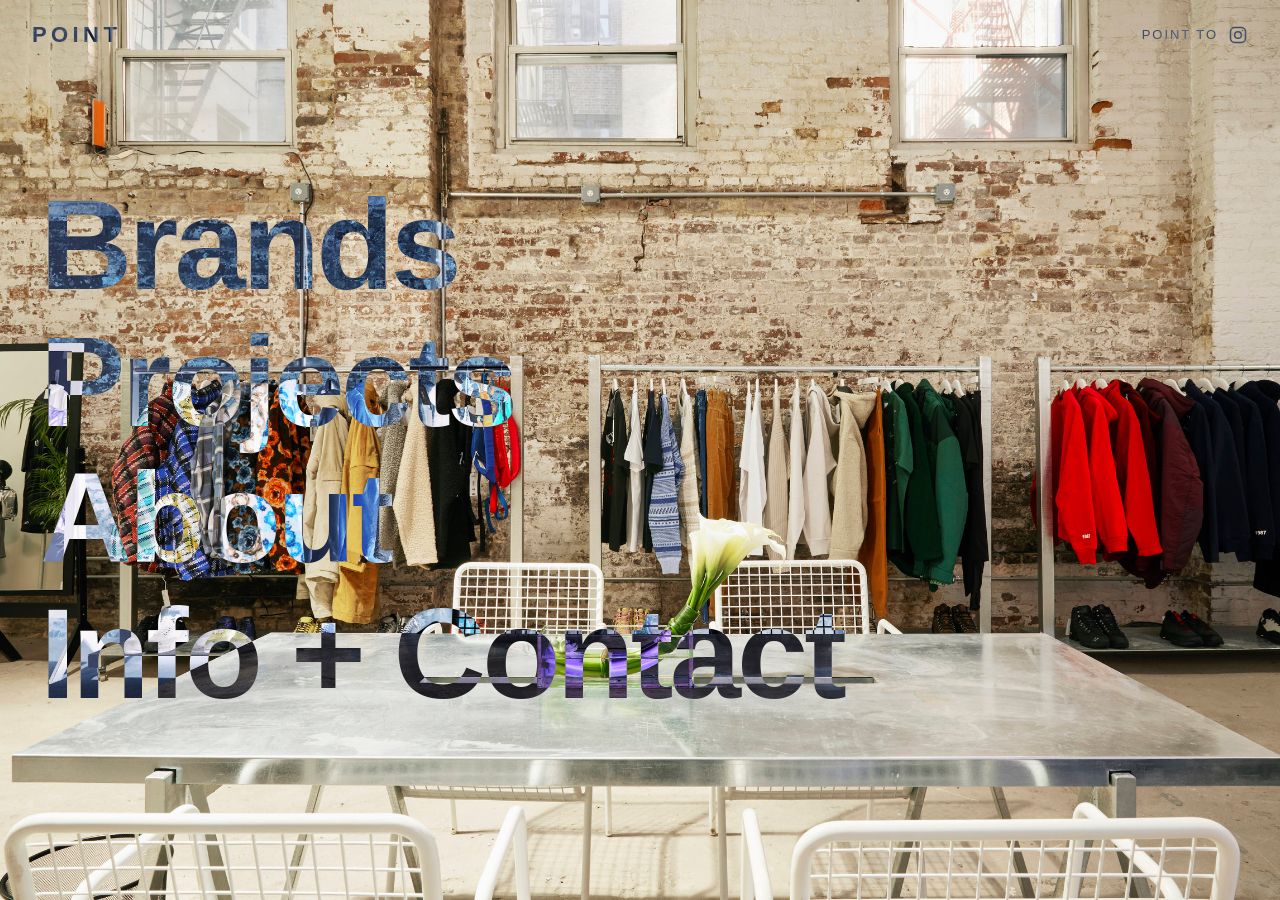
==== commit 18afb160: "Add Projects section with hero-carousel component (vanilla JS port) - New /projects index with tile " ====
--- a/index.html
+++ b/index.html
@@ -21,6 +21,7 @@
   <img class="bg" src="images/contact.jpg" alt="">
   <nav class="home-nav">
     <a href="brands.html">Brands</a>
+    <a href="projects.html">Projects</a>
     <a href="about.html">About</a>
     <a href="info-contact.html">Info + Contact</a>
   </nav>
